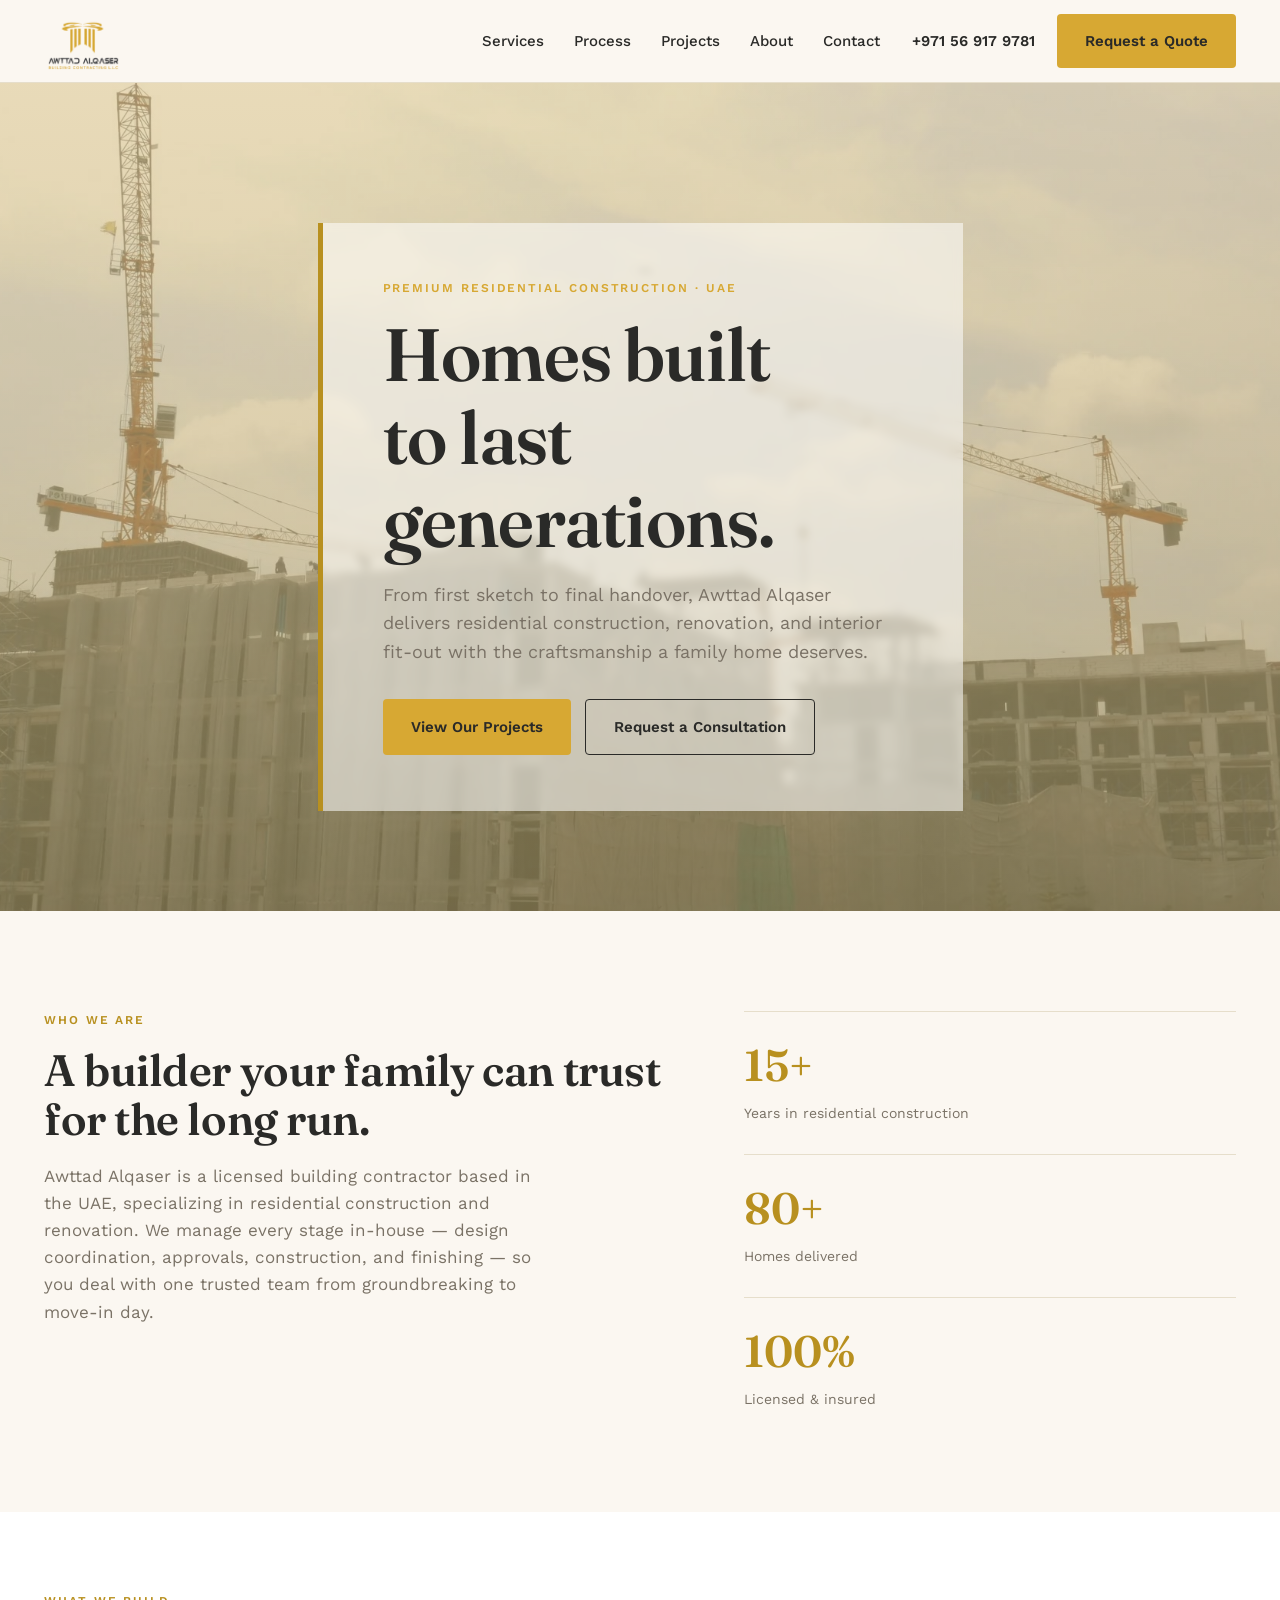
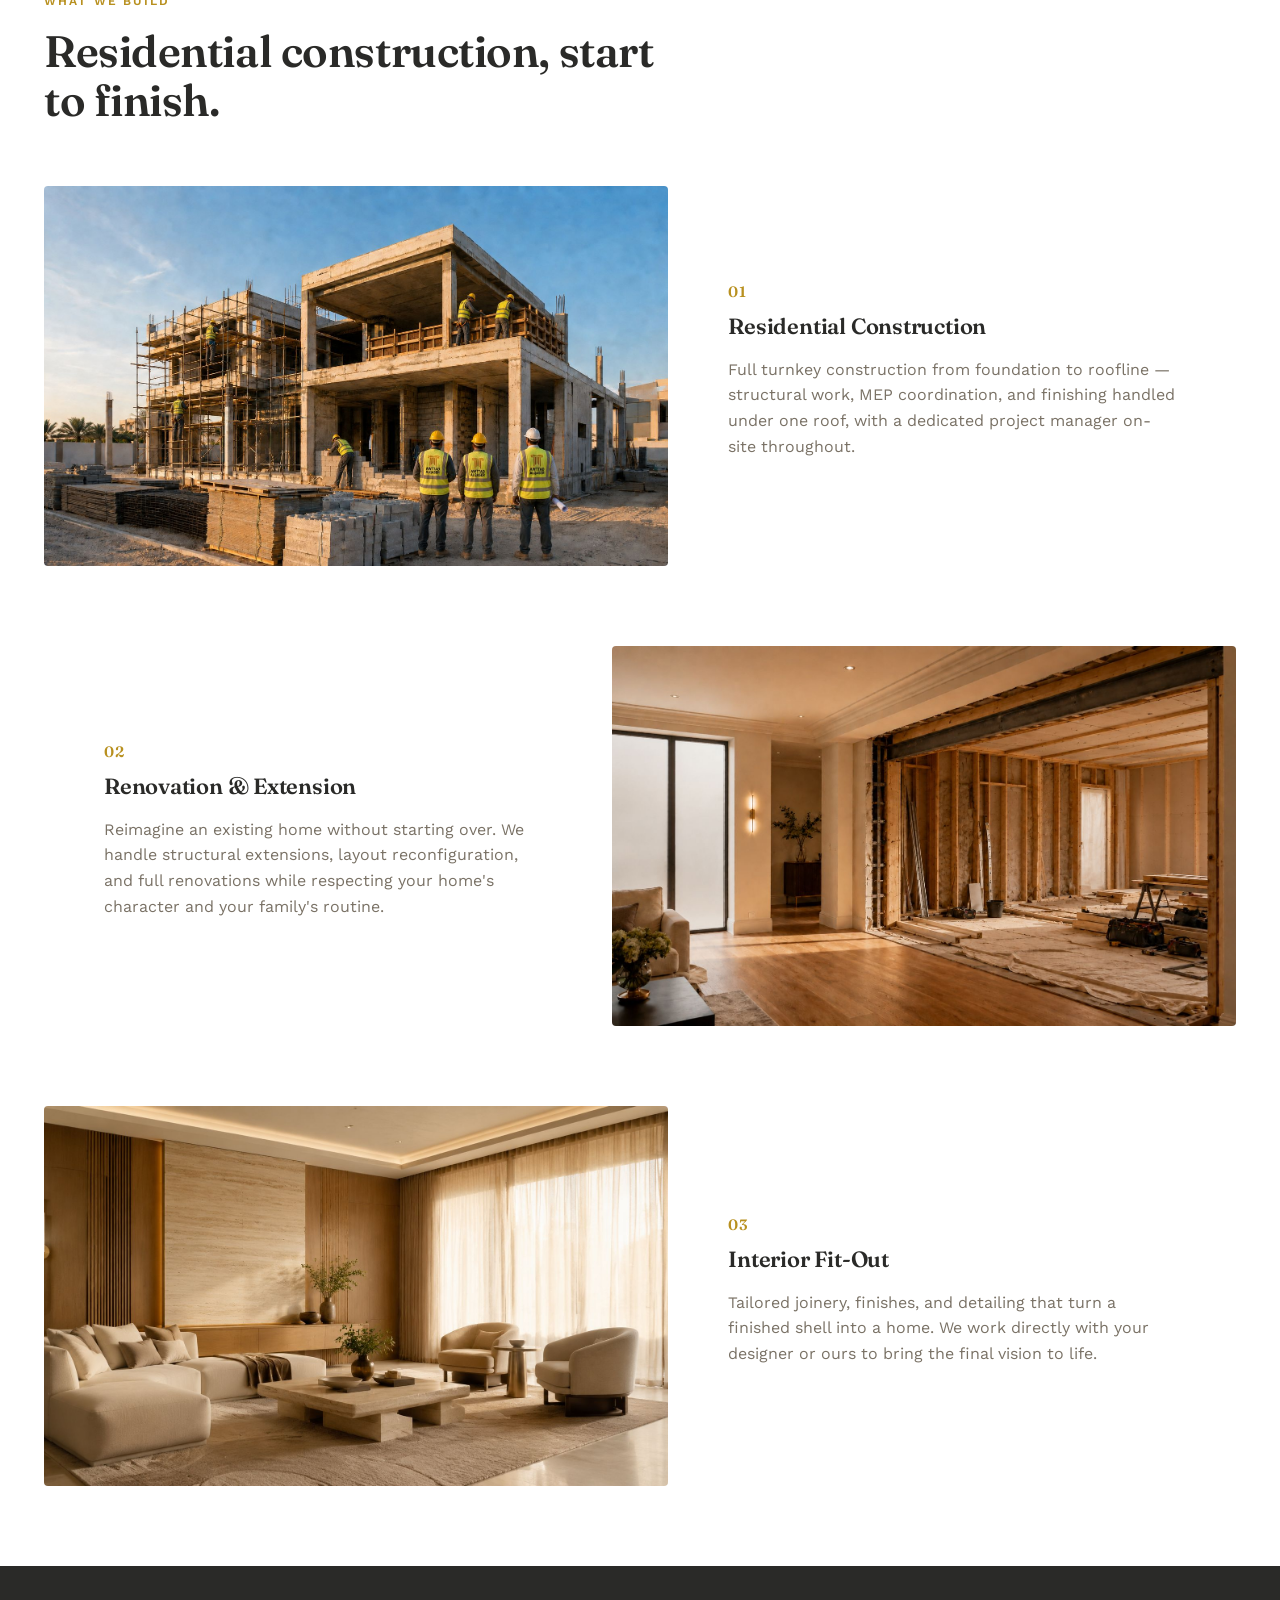
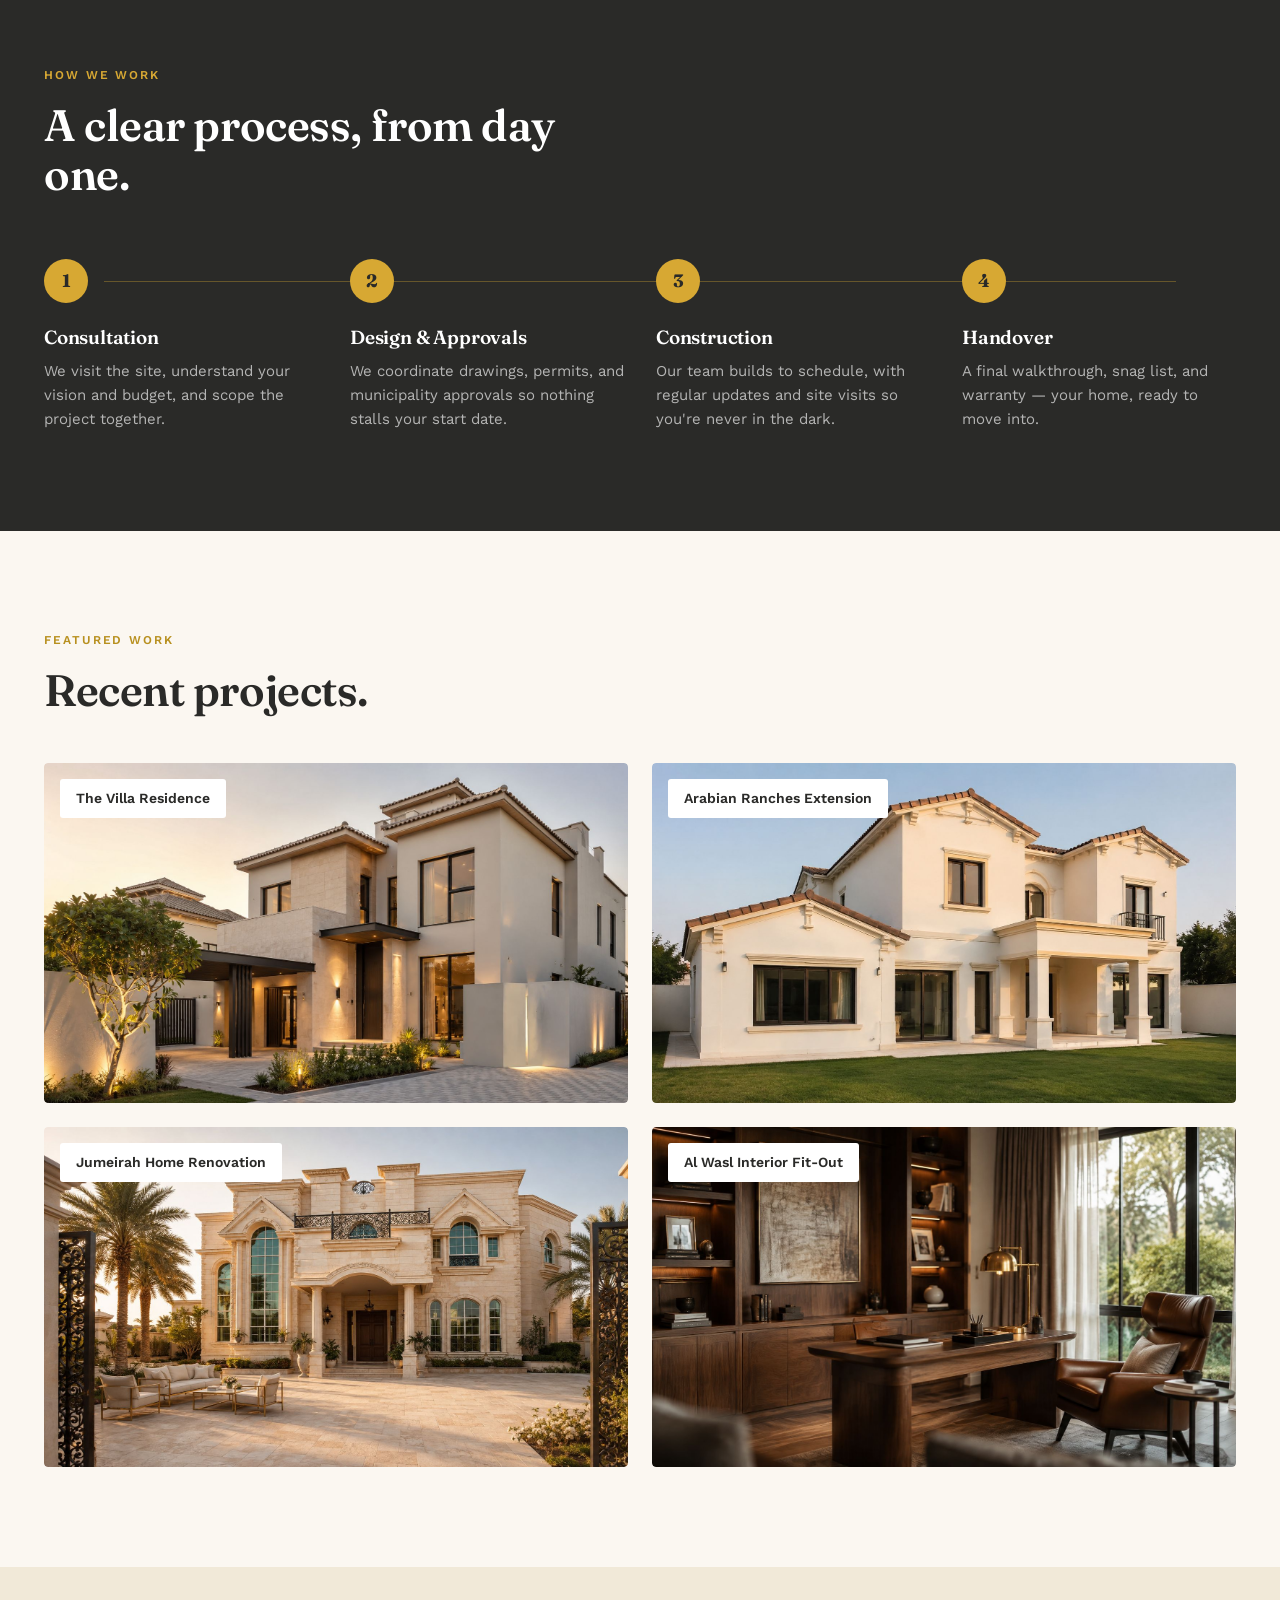
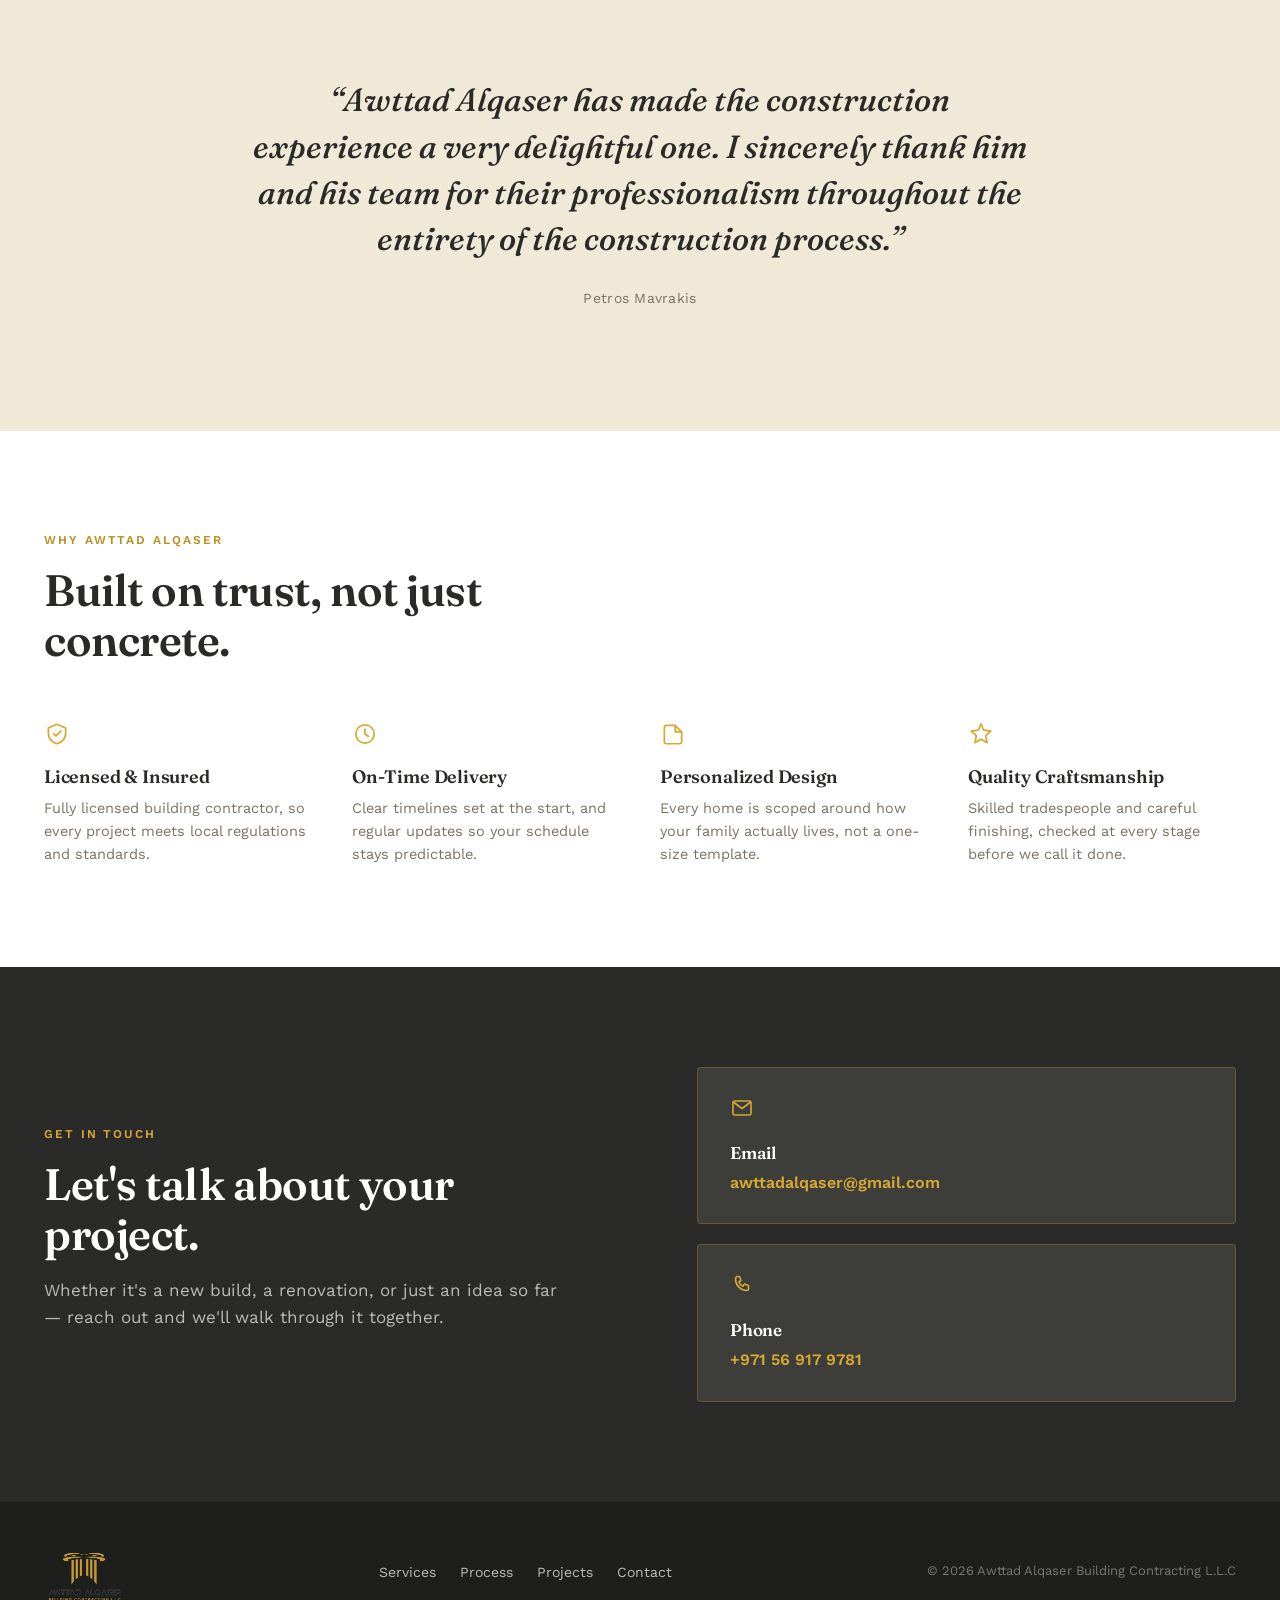
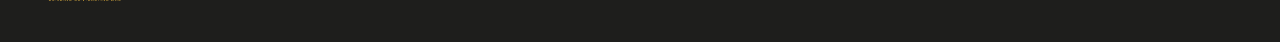
==== index.html @ 8c589573 "Add files via upload" ====
<!DOCTYPE html>
<html lang="en">
<head>
<meta charset="UTF-8">
<meta name="viewport" content="width=device-width, initial-scale=1.0">
<title>Awttad Alqaser | Building Contracting</title>
<meta name="description" content="Premium residential construction, renovation, and interior fit-out across the UAE. Licensed building contracting, built to last generations.">
<link rel="preconnect" href="https://fonts.googleapis.com">
<link rel="preconnect" href="https://fonts.gstatic.com" crossorigin>
<link href="https://fonts.googleapis.com/css2?family=Fraunces:opsz,wght@9..144,400;9..144,500;9..144,600;9..144,700&family=Work+Sans:wght@400;500;600&display=swap" rel="stylesheet">
<link rel="stylesheet" href="css/style.css">
</head>
<body>

<!-- ============ HEADER ============ -->
<header class="site-header">
  <div class="container header-inner">
    <a href="#" class="logo" aria-label="Awttad Alqaser home">
      <img src="images/logo-header.png" alt="Awttad Alqaser Building Contracting">
    </a>

    <nav class="main-nav" id="main-nav">
      <ul>
        <li><a href="#services">Services</a></li>
        <li><a href="#process">Process</a></li>
        <li><a href="#projects">Projects</a></li>
        <li><a href="#about">About</a></li>
        <li><a href="#contact">Contact</a></li>
      </ul>
    </nav>

    <div class="header-actions">
      <a href="tel:+971569179781" class="header-phone">+971 56 917 9781</a>
      <a href="#contact" class="btn btn-primary">Request a Quote</a>
    </div>

    <button class="nav-toggle" id="nav-toggle" aria-label="Toggle menu" aria-expanded="false">
      <span></span><span></span><span></span>
    </button>
  </div>
</header>

<main>

  <!-- ============ HERO ============ -->
  <section class="hero">
    <div class="hero-media">
      <video class="hero-video" autoplay muted loop playsinline poster="images/hero-poster.jpg">
        <source src="videos/hero-video.mp4" type="video/mp4">
      </video>
    </div>
    <div class="hero-tint"></div>
    <div class="hero-scrim"></div>
    <div class="container hero-content reveal">
      <div class="hero-panel">
        <p class="eyebrow eyebrow-light">PREMIUM RESIDENTIAL CONSTRUCTION &middot; UAE</p>
        <h1>Homes built<br>to last<br>generations.</h1>
        <p class="hero-copy">From first sketch to final handover, Awttad Alqaser delivers residential construction, renovation, and interior fit-out with the craftsmanship a family home deserves.</p>
        <div class="hero-actions">
          <a href="#projects" class="btn btn-primary">View Our Projects</a>
          <a href="#contact" class="btn btn-ghost">Request a Consultation</a>
        </div>
      </div>
    </div>
  </section>

  <!-- ============ INTRO / STATS STRIP ============ -->
  <section class="intro-section" id="about">
    <div class="container intro-grid">
      <div class="reveal">
        <p class="eyebrow">WHO WE ARE</p>
        <h2>A builder your family can trust for the long run.</h2>
        <p class="section-copy">Awttad Alqaser is a licensed building contractor based in the UAE, specializing in residential construction and renovation. We manage every stage in-house — design coordination, approvals, construction, and finishing — so you deal with one trusted team from groundbreaking to move-in day.</p>
      </div>
      <div class="intro-stats reveal">
        <div class="intro-stat">
          <strong>15+</strong>
          <span>Years in residential construction</span>
        </div>
        <div class="intro-stat">
          <strong>80+</strong>
          <span>Homes delivered</span>
        </div>
        <div class="intro-stat">
          <strong>100%</strong>
          <span>Licensed &amp; insured</span>
        </div>
      </div>
    </div>
  </section>

  <!-- ============ SERVICES (alternating rows) ============ -->
  <section class="services-section" id="services">
    <div class="container">
      <div class="services-heading reveal">
        <p class="eyebrow">WHAT WE BUILD</p>
        <h2>Residential construction, start to finish.</h2>
      </div>
    </div>

    <div class="service-row reveal">
      <img src="images/service-construction.jpg" alt="Home under construction, structural frame" class="service-media full-photo">
      <div class="service-text">
        <span class="service-number">01</span>
        <h3>Residential Construction</h3>
        <p>Full turnkey construction from foundation to roofline — structural work, MEP coordination, and finishing handled under one roof, with a dedicated project manager on-site throughout.</p>
      </div>
    </div>

    <div class="service-row reverse reveal">
      <img src="images/service-renovation.jpg" alt="Home mid-renovation, open living space" class="service-media full-photo">
      <div class="service-text">
        <span class="service-number">02</span>
        <h3>Renovation &amp; Extension</h3>
        <p>Reimagine an existing home without starting over. We handle structural extensions, layout reconfiguration, and full renovations while respecting your home's character and your family's routine.</p>
      </div>
    </div>

    <div class="service-row reveal">
      <img src="images/service-interior.jpg" alt="Finished home interior, warm tones" class="service-media full-photo">
      <div class="service-text">
        <span class="service-number">03</span>
        <h3>Interior Fit-Out</h3>
        <p>Tailored joinery, finishes, and detailing that turn a finished shell into a home. We work directly with your designer or ours to bring the final vision to life.</p>
      </div>
    </div>
  </section>

  <!-- ============ PROCESS TIMELINE ============ -->
  <section class="process-section" id="process">
    <div class="container">
      <div class="process-heading reveal">
        <p class="eyebrow eyebrow-light">HOW WE WORK</p>
        <h2>A clear process, from day one.</h2>
      </div>
      <div class="process-steps reveal">
        <div class="process-step">
          <span class="process-number">1</span>
          <h3>Consultation</h3>
          <p>We visit the site, understand your vision and budget, and scope the project together.</p>
        </div>
        <div class="process-step">
          <span class="process-number">2</span>
          <h3>Design &amp; Approvals</h3>
          <p>We coordinate drawings, permits, and municipality approvals so nothing stalls your start date.</p>
        </div>
        <div class="process-step">
          <span class="process-number">3</span>
          <h3>Construction</h3>
          <p>Our team builds to schedule, with regular updates and site visits so you're never in the dark.</p>
        </div>
        <div class="process-step">
          <span class="process-number">4</span>
          <h3>Handover</h3>
          <p>A final walkthrough, snag list, and warranty — your home, ready to move into.</p>
        </div>
      </div>
    </div>
  </section>

  <!-- ============ FEATURED PROJECTS ============ -->
  <section class="projects-section" id="projects">
    <div class="container">
      <div class="projects-heading reveal">
        <p class="eyebrow">FEATURED WORK</p>
        <h2>Recent projects.</h2>
      </div>
      <div class="projects-grid reveal">
        <div class="project-card">
          <img src="images/project-1.jpg" alt="The Villa Residence" class="full-photo">
          <div class="project-caption">The Villa Residence</div>
        </div>
        <div class="project-card">
          <img src="images/project-2.jpg" alt="Arabian Ranches Extension" class="full-photo">
          <div class="project-caption">Arabian Ranches Extension</div>
        </div>
        <div class="project-card">
          <img src="images/project-3.jpg" alt="Jumeirah Home Renovation" class="full-photo">
          <div class="project-caption">Jumeirah Home Renovation</div>
        </div>
        <div class="project-card">
          <img src="images/project-4.jpg" alt="Al Wasl Interior Fit-Out" class="full-photo">
          <div class="project-caption">Al Wasl Interior Fit-Out</div>
        </div>
      </div>
    </div>
  </section>

  <!-- ============ TESTIMONIAL ============ -->
  <section class="testimonial-section">
    <div class="container reveal">
      <p class="testimonial-quote">&ldquo;Awttad Alqaser has made the construction experience a very delightful one. I sincerely thank him and his team for their professionalism throughout the entirety of the construction process.&rdquo;</p>
      <p class="testimonial-name">Petros Mavrakis</p>
    </div>
  </section>

  <!-- ============ WHY CHOOSE US ============ -->
  <section class="why-section">
    <div class="container">
      <div class="why-heading reveal">
        <p class="eyebrow">WHY AWTTAD ALQASER</p>
        <h2>Built on trust, not just concrete.</h2>
      </div>
      <div class="why-grid reveal">
        <div class="why-item">
          <span class="why-icon" aria-hidden="true">
            <svg width="26" height="26" viewBox="0 0 24 24" fill="none" xmlns="http://www.w3.org/2000/svg">
              <path d="M12 3L4 6.5V11C4 15.5 7 19.5 12 21C17 19.5 20 15.5 20 11V6.5L12 3Z" stroke="#D7A833" stroke-width="1.6" stroke-linejoin="round"/>
              <path d="M9 11.8L11 13.8L15.5 9.3" stroke="#D7A833" stroke-width="1.6" stroke-linecap="round" stroke-linejoin="round"/>
            </svg>
          </span>
          <h3>Licensed &amp; Insured</h3>
          <p>Fully licensed building contractor, so every project meets local regulations and standards.</p>
        </div>
        <div class="why-item">
          <span class="why-icon" aria-hidden="true">
            <svg width="26" height="26" viewBox="0 0 24 24" fill="none" xmlns="http://www.w3.org/2000/svg">
              <circle cx="12" cy="12" r="8.5" stroke="#D7A833" stroke-width="1.6"/>
              <path d="M12 7.5V12L15 14" stroke="#D7A833" stroke-width="1.6" stroke-linecap="round" stroke-linejoin="round"/>
            </svg>
          </span>
          <h3>On-Time Delivery</h3>
          <p>Clear timelines set at the start, and regular updates so your schedule stays predictable.</p>
        </div>
        <div class="why-item">
          <span class="why-icon" aria-hidden="true">
            <svg width="26" height="26" viewBox="0 0 24 24" fill="none" xmlns="http://www.w3.org/2000/svg">
              <path d="M4 19V6C4 4.9 4.9 4 6 4H14L20 10V19C20 20.1 19.1 21 18 21H6C4.9 21 4 20.1 4 19Z" stroke="#D7A833" stroke-width="1.6" stroke-linejoin="round"/>
              <path d="M14 4V10H20" stroke="#D7A833" stroke-width="1.6" stroke-linejoin="round"/>
            </svg>
          </span>
          <h3>Personalized Design</h3>
          <p>Every home is scoped around how your family actually lives, not a one-size template.</p>
        </div>
        <div class="why-item">
          <span class="why-icon" aria-hidden="true">
            <svg width="26" height="26" viewBox="0 0 24 24" fill="none" xmlns="http://www.w3.org/2000/svg">
              <path d="M12 2.5L14.5 8.5L21 9.3L16.3 13.6L17.6 20L12 16.8L6.4 20L7.7 13.6L3 9.3L9.5 8.5L12 2.5Z" stroke="#D7A833" stroke-width="1.6" stroke-linejoin="round"/>
            </svg>
          </span>
          <h3>Quality Craftsmanship</h3>
          <p>Skilled tradespeople and careful finishing, checked at every stage before we call it done.</p>
        </div>
      </div>
    </div>
  </section>

  <!-- ============ CONTACT ============ -->
  <section class="contact-section" id="contact">
    <div class="container contact-grid">
      <div class="reveal">
        <p class="eyebrow">GET IN TOUCH</p>
        <h2>Let's talk about your project.</h2>
        <p class="section-copy">Whether it's a new build, a renovation, or just an idea so far — reach out and we'll walk through it together.</p>
      </div>
      <div class="contact-cards reveal">
        <div class="contact-card">
          <span class="contact-icon" aria-hidden="true">
            <svg width="24" height="24" viewBox="0 0 24 24" fill="none" xmlns="http://www.w3.org/2000/svg">
              <rect x="3" y="5" width="18" height="14" rx="1.5" stroke="#D7A833" stroke-width="1.6"/>
              <path d="M4 6.5L12 12.5L20 6.5" stroke="#D7A833" stroke-width="1.6" stroke-linecap="round" stroke-linejoin="round"/>
            </svg>
          </span>
          <h3>Email</h3>
          <a href="mailto:awttadalqaser@gmail.com">awttadalqaser@gmail.com</a>
        </div>
        <div class="contact-card">
          <span class="contact-icon" aria-hidden="true">
            <svg width="24" height="24" viewBox="0 0 24 24" fill="none" xmlns="http://www.w3.org/2000/svg">
              <path d="M6.5 3.5H9.5L11 7.5L8.8 9C9.6 10.9 11.1 12.4 13 13.2L14.5 11L18.5 12.5V15.5C18.5 16.6 17.6 17.5 16.5 17.5C10.4 17.2 5.8 12.6 5.5 6.5C5.5 5.4 6.4 3.5 6.5 3.5Z" stroke="#D7A833" stroke-width="1.6" stroke-linecap="round" stroke-linejoin="round"/>
            </svg>
          </span>
          <h3>Phone</h3>
          <a href="tel:+971569179781">+971 56 917 9781</a>
        </div>
      </div>
    </div>
  </section>

</main>

<!-- ============ FOOTER ============ -->
<footer class="site-footer">
  <div class="container footer-inner">
    <img src="images/logo-header.png" alt="Awttad Alqaser Building Contracting" class="footer-logo">
    <nav class="footer-nav">
      <a href="#services">Services</a>
      <a href="#process">Process</a>
      <a href="#projects">Projects</a>
      <a href="#contact">Contact</a>
    </nav>
    <p class="footer-copyright">&copy; 2026 Awttad Alqaser Building Contracting L.L.C</p>
  </div>
</footer>

<script src="js/script.js"></script>
</body>
</html>
---- css/style.css ----
/* ==========================================================================
   TOKENS
   ========================================================================== */
:root {
  --gold: #D7A833;
  --gold-dark: #B8901F;
  --charcoal: #2A2A28;
  --charcoal-soft: #3D3D39;
  --cream: #FBF7F1;
  --cream-deep: #F1E9D8;
  --white: #FFFFFF;
  --muted: #7A7266;
  --line: #E6DECB;

  --font-display: 'Fraunces', serif;
  --font-body: 'Work Sans', sans-serif;

  --container-w: 1240px;
  --radius: 4px;
}

* { box-sizing: border-box; }
html { scroll-behavior: smooth; }

body {
  margin: 0;
  font-family: var(--font-body);
  color: var(--charcoal);
  background: var(--cream);
  line-height: 1.6;
  -webkit-font-smoothing: antialiased;
}

h1, h2, h3 {
  font-family: var(--font-display);
  font-weight: 600;
  line-height: 1.12;
  margin: 0 0 18px;
  letter-spacing: -0.01em;
}

h1 { font-size: clamp(42px, 6vw, 74px); font-weight: 600; color: var(--white); text-shadow: 0 2px 24px rgba(0,0,0,0.35); }
h2 { font-size: clamp(30px, 3.6vw, 44px); color: var(--charcoal); }
h3 { font-size: 22px; font-weight: 600; }

p { margin: 0 0 12px; color: var(--muted); }

a { color: inherit; text-decoration: none; }
img { max-width: 100%; display: block; }

.container {
  max-width: var(--container-w);
  margin: 0 auto;
  padding: 0 24px;
}

.eyebrow {
  font-size: 12px;
  font-weight: 600;
  letter-spacing: 0.16em;
  text-transform: uppercase;
  color: var(--gold-dark);
  margin-bottom: 16px;
  font-family: var(--font-body);
}
.eyebrow-light { color: var(--gold); }

.section-copy {
  font-size: 17px;
  max-width: 520px;
  color: var(--muted);
}

/* ==========================================================================
   BUTTONS
   ========================================================================== */
.btn {
  display: inline-flex;
  align-items: center;
  justify-content: center;
  padding: 15px 28px;
  border-radius: var(--radius);
  font-weight: 600;
  font-size: 15px;
  white-space: nowrap;
  transition: transform 0.15s ease, opacity 0.15s ease, background 0.15s ease;
  font-family: var(--font-body);
}
.btn:hover { transform: translateY(-1px); }

.btn-primary { background: var(--gold); color: var(--charcoal); }
.btn-primary:hover { background: var(--gold-dark); }

.btn-ghost { background: transparent; color: var(--white); border: 1.5px solid rgba(255,255,255,0.6); }
.btn-ghost:hover { background: rgba(255,255,255,0.12); }

/* ==========================================================================
   IMAGE PLACEHOLDERS
   ========================================================================== */
.img-placeholder {
  position: relative;
  width: 100%;
  min-height: 320px;
  background:
    linear-gradient(135deg, rgba(215,168,51,0.18), rgba(42,42,40,0.08)),
    repeating-linear-gradient(45deg, #efe8d8, #efe8d8 12px, #e6dcc4 12px, #e6dcc4 24px);
  display: flex;
  align-items: flex-end;
  justify-content: center;
  text-align: center;
  overflow: hidden;
}
.img-placeholder > span {
  background: rgba(42, 42, 40, 0.85);
  color: #fff;
  font-size: 12px;
  font-family: var(--font-body);
  padding: 6px 12px;
  border-radius: 20px;
  font-weight: 500;
  margin-bottom: 16px;
}

/* ==========================================================================
   HEADER
   ========================================================================== */
.site-header {
  position: sticky;
  top: 0;
  background: rgba(251, 247, 241, 0.94);
  backdrop-filter: blur(8px);
  z-index: 100;
  border-bottom: 1px solid var(--line);
}
.header-inner {
  display: flex;
  align-items: center;
  gap: 32px;
  padding-top: 12px;
  padding-bottom: 12px;
}
.logo { margin-right: auto; }
.logo img { height: 58px; width: auto; }

.main-nav ul { list-style: none; display: flex; gap: 30px; margin: 0; padding: 0; }
.main-nav a { font-size: 15px; color: var(--charcoal); font-weight: 500; }
.main-nav a:hover { color: var(--gold-dark); }

.header-actions { display: flex; align-items: center; gap: 22px; flex-shrink: 0; }
.header-phone { font-weight: 600; font-size: 15px; color: var(--charcoal); }
.header-phone:hover { color: var(--gold-dark); }

.nav-toggle {
  display: none; flex-direction: column; gap: 5px; background: none; border: none; cursor: pointer; padding: 6px;
}
.nav-toggle span { width: 22px; height: 2px; background: var(--charcoal); border-radius: 2px; }

/* ==========================================================================
   HERO
   ========================================================================== */
.hero {
  position: relative;
  min-height: 92vh;
  display: flex;
  align-items: flex-end;
  overflow: hidden;
}
.hero-media {
  position: absolute; inset: 0; min-height: 100%; z-index: 0; overflow: hidden;
  background: var(--charcoal) url('../images/hero-poster.jpg') center/cover no-repeat;
}
.hero-video {
  position: absolute; inset: 0; z-index: 1;
  width: 100%; height: 100%; object-fit: cover;
}
.hero-tint {
  position: absolute; inset: 0; z-index: 2;
  background: #E3CB93;
  opacity: 0.6;
}
.hero-scrim {
  position: absolute; inset: 0; z-index: 3;
  background: linear-gradient(180deg, rgba(60,50,20,0.03) 0%, rgba(60,50,20,0.12) 65%, rgba(60,50,20,0.28) 100%);
}
.hero-content { position: relative; z-index: 4; padding-bottom: 100px; padding-top: 120px; }
.hero-panel {
  background: rgba(255, 255, 255, 0.55);
  backdrop-filter: blur(4px);
  border-left: 5px solid var(--gold-dark);
  padding: 56px 60px;
  max-width: 660px;
}
.hero-panel h1 { color: var(--charcoal); text-shadow: none; }
.hero-panel .hero-copy { color: var(--muted); }
.hero-panel .btn-ghost { color: var(--charcoal); border-color: var(--charcoal); }
.hero-panel .btn-ghost:hover { background: rgba(0,0,0,0.06); }
.hero-copy { color: rgba(255,255,255,0.88); font-size: 18px; max-width: 520px; margin-bottom: 32px; }
.hero-actions { display: flex; gap: 14px; flex-wrap: wrap; }

/* ==========================================================================
   INTRO / STATS
   ========================================================================== */
.intro-section { padding: 100px 0; background: var(--cream); }
.intro-grid { display: grid; grid-template-columns: 1.3fr 1fr; gap: 60px; align-items: start; }
.intro-stats { display: flex; flex-direction: column; gap: 28px; }
.intro-stat { border-top: 1px solid var(--line); padding-top: 18px; }
.intro-stat strong {
  display: block; font-family: var(--font-display); font-size: 44px; font-weight: 600; color: var(--gold-dark);
}
.intro-stat span { font-size: 14px; color: var(--muted); }

/* ==========================================================================
   SERVICES (alternating rows)
   ========================================================================== */
.services-section { padding: 80px 0 40px; background: var(--white); }
.services-heading { max-width: 620px; margin-bottom: 20px; }

.service-row {
  display: grid; grid-template-columns: 1.1fr 1fr; align-items: center; gap: 0;
  max-width: var(--container-w); margin: 0 auto; padding: 40px 24px;
}
.service-row.reverse { direction: rtl; }
.service-row.reverse > * { direction: ltr; }
.service-media { min-height: 380px; }
.full-photo { width: 100%; height: 100%; object-fit: cover; border-radius: var(--radius); display: block; }
.service-text { padding: 0 60px; }
.service-number {
  font-family: var(--font-display); font-size: 15px; font-weight: 600; color: var(--gold-dark);
  letter-spacing: 0.05em; display: block; margin-bottom: 10px;
}
.service-text p { font-size: 16px; }

/* ==========================================================================
   PROCESS TIMELINE
   ========================================================================== */
.process-section { background: var(--charcoal); padding: 100px 0; }
.process-heading { max-width: 600px; margin-bottom: 60px; }
.process-heading h2 { color: var(--white); }
.process-steps {
  display: grid; grid-template-columns: repeat(4, 1fr); gap: 32px; position: relative;
}
.process-steps::before {
  content: ''; position: absolute; top: 22px; left: 5%; right: 5%; height: 1px; background: rgba(215,168,51,0.35);
}
.process-step { position: relative; }
.process-number {
  display: flex; align-items: center; justify-content: center;
  width: 44px; height: 44px; border-radius: 50%; background: var(--gold); color: var(--charcoal);
  font-family: var(--font-display); font-weight: 700; font-size: 18px; margin-bottom: 24px; position: relative; z-index: 1;
}
.process-step h3 { color: var(--white); font-size: 19px; margin-bottom: 10px; }
.process-step p { color: rgba(255,255,255,0.65); font-size: 15px; margin: 0; }

/* ==========================================================================
   PROJECTS
   ========================================================================== */
.projects-section { padding: 100px 0; background: var(--cream); }
.projects-heading { max-width: 600px; margin-bottom: 48px; }
.projects-grid { display: grid; grid-template-columns: repeat(2, 1fr); gap: 24px; }
.project-card { position: relative; min-height: 340px; cursor: default; overflow: hidden; border-radius: var(--radius); }
.project-card .full-photo { position: absolute; inset: 0; width: 100%; height: 100%; }
.project-caption {
  position: absolute; z-index: 1; top: 16px; left: 16px;
  background: var(--white); color: var(--charcoal); font-weight: 600; font-size: 14px;
  padding: 8px 16px; border-radius: 3px;
}

/* ==========================================================================
   TESTIMONIAL
   ========================================================================== */
.testimonial-section { background: var(--cream-deep); padding: 110px 0; text-align: center; }
.testimonial-quote {
  font-family: var(--font-display); font-style: italic; font-weight: 500;
  font-size: clamp(22px, 2.6vw, 32px); color: var(--charcoal); max-width: 780px; margin: 0 auto 24px;
  line-height: 1.45;
}
.testimonial-name { font-size: 14px; color: var(--muted); letter-spacing: 0.02em; }

/* ==========================================================================
   WHY CHOOSE US
   ========================================================================== */
.why-section { padding: 100px 0; background: var(--white); }
.why-heading { max-width: 600px; margin-bottom: 56px; }
.why-grid { display: grid; grid-template-columns: repeat(4, 1fr); gap: 40px; }
.why-icon { display: inline-flex; margin-bottom: 20px; }
.why-item h3 { font-size: 18px; margin-bottom: 10px; }
.why-item p { font-size: 14.5px; margin: 0; }

/* ==========================================================================
   CONTACT
   ========================================================================== */
.contact-section { padding: 100px 0; background: var(--charcoal); }
.contact-section h2 { color: var(--white); max-width: 480px; }
.contact-section .eyebrow { color: var(--gold); }
.contact-section .section-copy { color: rgba(255,255,255,0.68); }
.contact-grid { display: grid; grid-template-columns: 1.1fr 1fr; gap: 60px; align-items: center; }
.contact-cards { display: flex; flex-direction: column; gap: 20px; }
.contact-card {
  background: var(--charcoal-soft); border: 1px solid rgba(215,168,51,0.25); border-radius: var(--radius);
  padding: 28px 32px;
}
.contact-icon { font-size: 20px; margin-bottom: 14px; display: inline-block; }
.contact-card h3 { color: var(--white); font-size: 17px; margin-bottom: 8px; }
.contact-card a { color: var(--gold); font-weight: 600; }

/* ==========================================================================
   FOOTER
   ========================================================================== */
.site-footer { background: #1E1E1C; padding: 40px 0; }
.footer-inner { display: flex; align-items: center; justify-content: space-between; flex-wrap: wrap; gap: 20px; }
.footer-logo { height: 60px; width: auto; opacity: 0.9; }
.footer-nav { display: flex; gap: 24px; }
.footer-nav a { color: rgba(255,255,255,0.7); font-size: 14px; }
.footer-nav a:hover { color: var(--gold); }
.footer-copyright { color: rgba(255,255,255,0.4); font-size: 13px; margin: 0; }

/* ==========================================================================
   SCROLL REVEAL
   ========================================================================== */
.reveal { opacity: 0; transform: translateY(16px); transition: opacity 0.6s ease, transform 0.6s ease; }
.reveal.is-visible { opacity: 1; transform: translateY(0); }

@media (prefers-reduced-motion: reduce) {
  .reveal { opacity: 1; transform: none; transition: none; }
  html { scroll-behavior: auto; }
}

/* ==========================================================================
   RESPONSIVE
   ========================================================================== */
@media (max-width: 980px) {
  .intro-grid { grid-template-columns: 1fr; gap: 40px; }
  .intro-stats { flex-direction: row; flex-wrap: wrap; }
  .intro-stat { flex: 1 1 40%; }
  .service-row, .service-row.reverse { grid-template-columns: 1fr; direction: ltr; }
  .service-text { padding: 32px 0 0; }
  .process-steps { grid-template-columns: repeat(2, 1fr); row-gap: 48px; }
  .process-steps::before { display: none; }
  .projects-grid { grid-template-columns: 1fr; }
  .why-grid { grid-template-columns: repeat(2, 1fr); row-gap: 40px; }
  .contact-grid { grid-template-columns: 1fr; gap: 40px; }
}

@media (max-width: 860px) {
  .hero-video { display: none; }
  .main-nav, .header-phone { display: none; }
  .nav-toggle { display: flex; }
  .site-header.nav-open .main-nav {
    display: block; position: absolute; top: 100%; left: 0; right: 0;
    background: var(--cream); border-bottom: 1px solid var(--line); padding: 16px 24px;
  }
  .site-header.nav-open .main-nav ul { flex-direction: column; gap: 14px; }
  .footer-inner { flex-direction: column; text-align: center; }
}
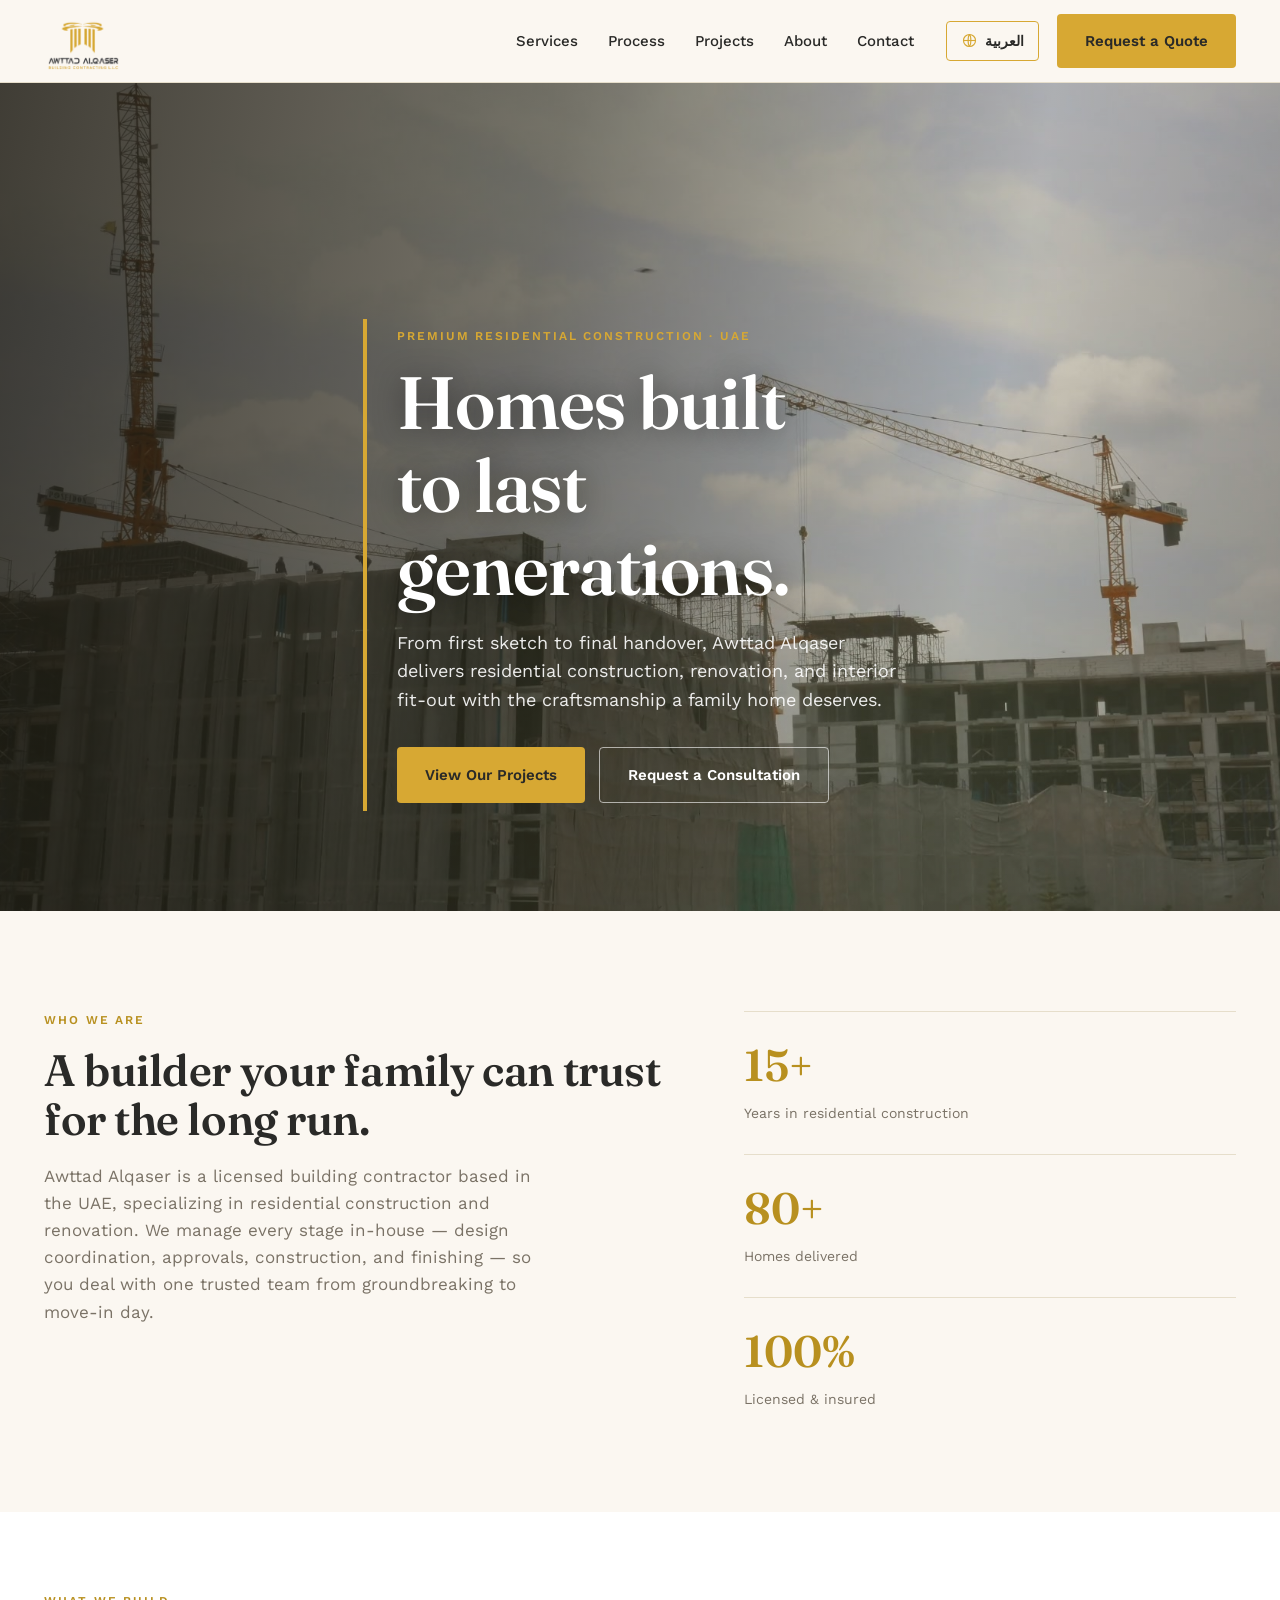
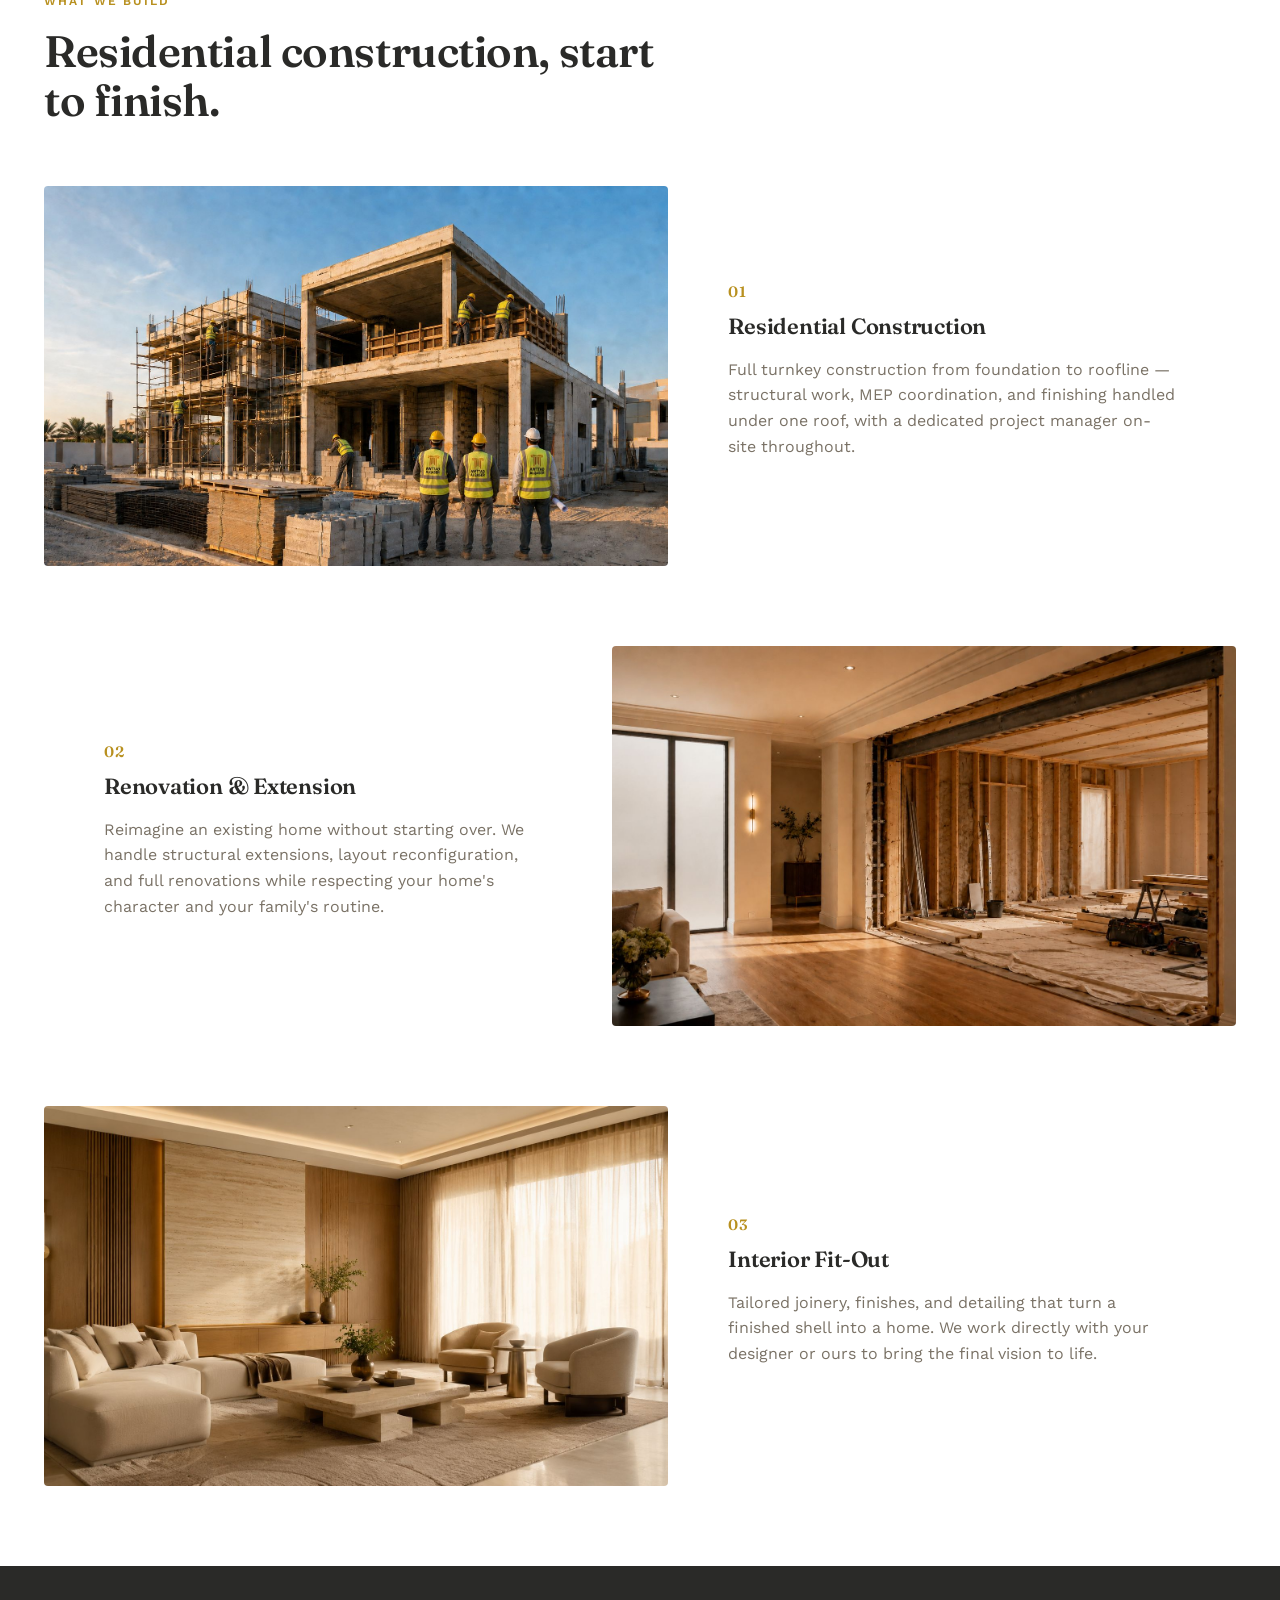
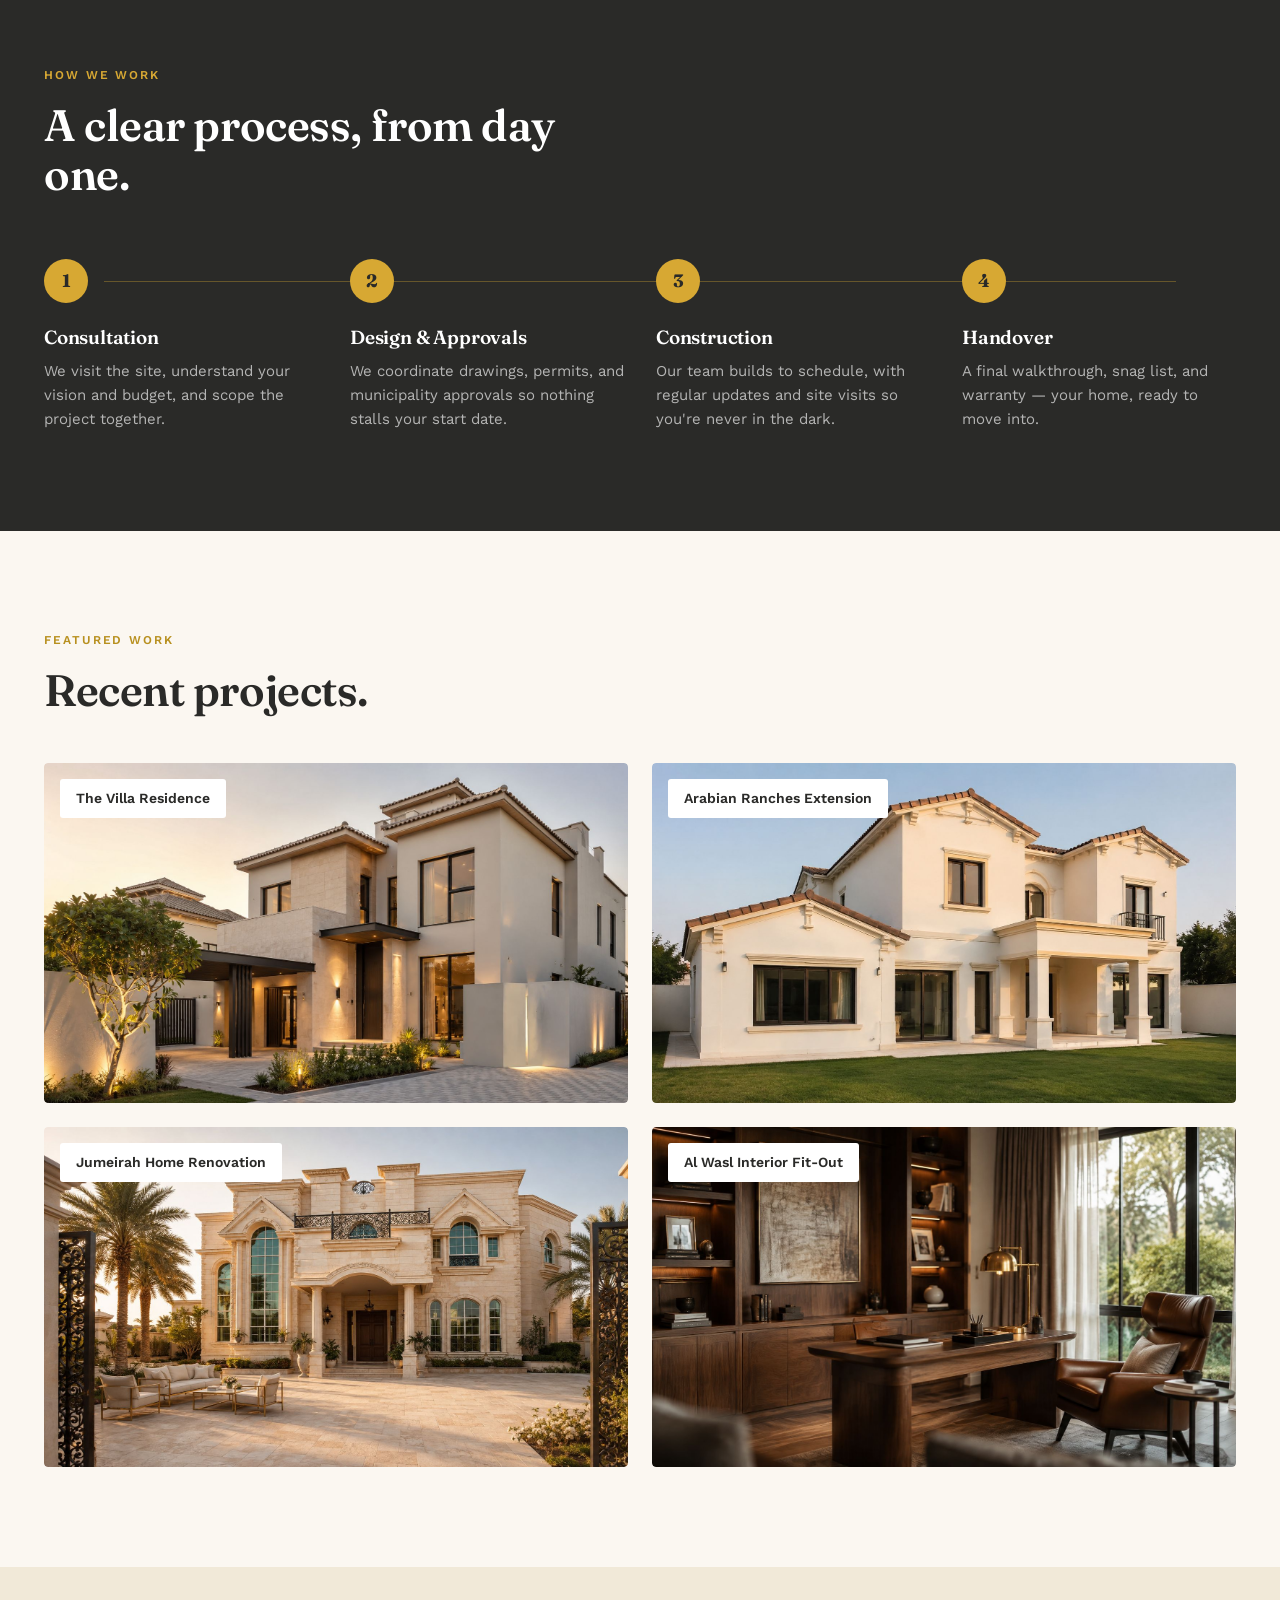
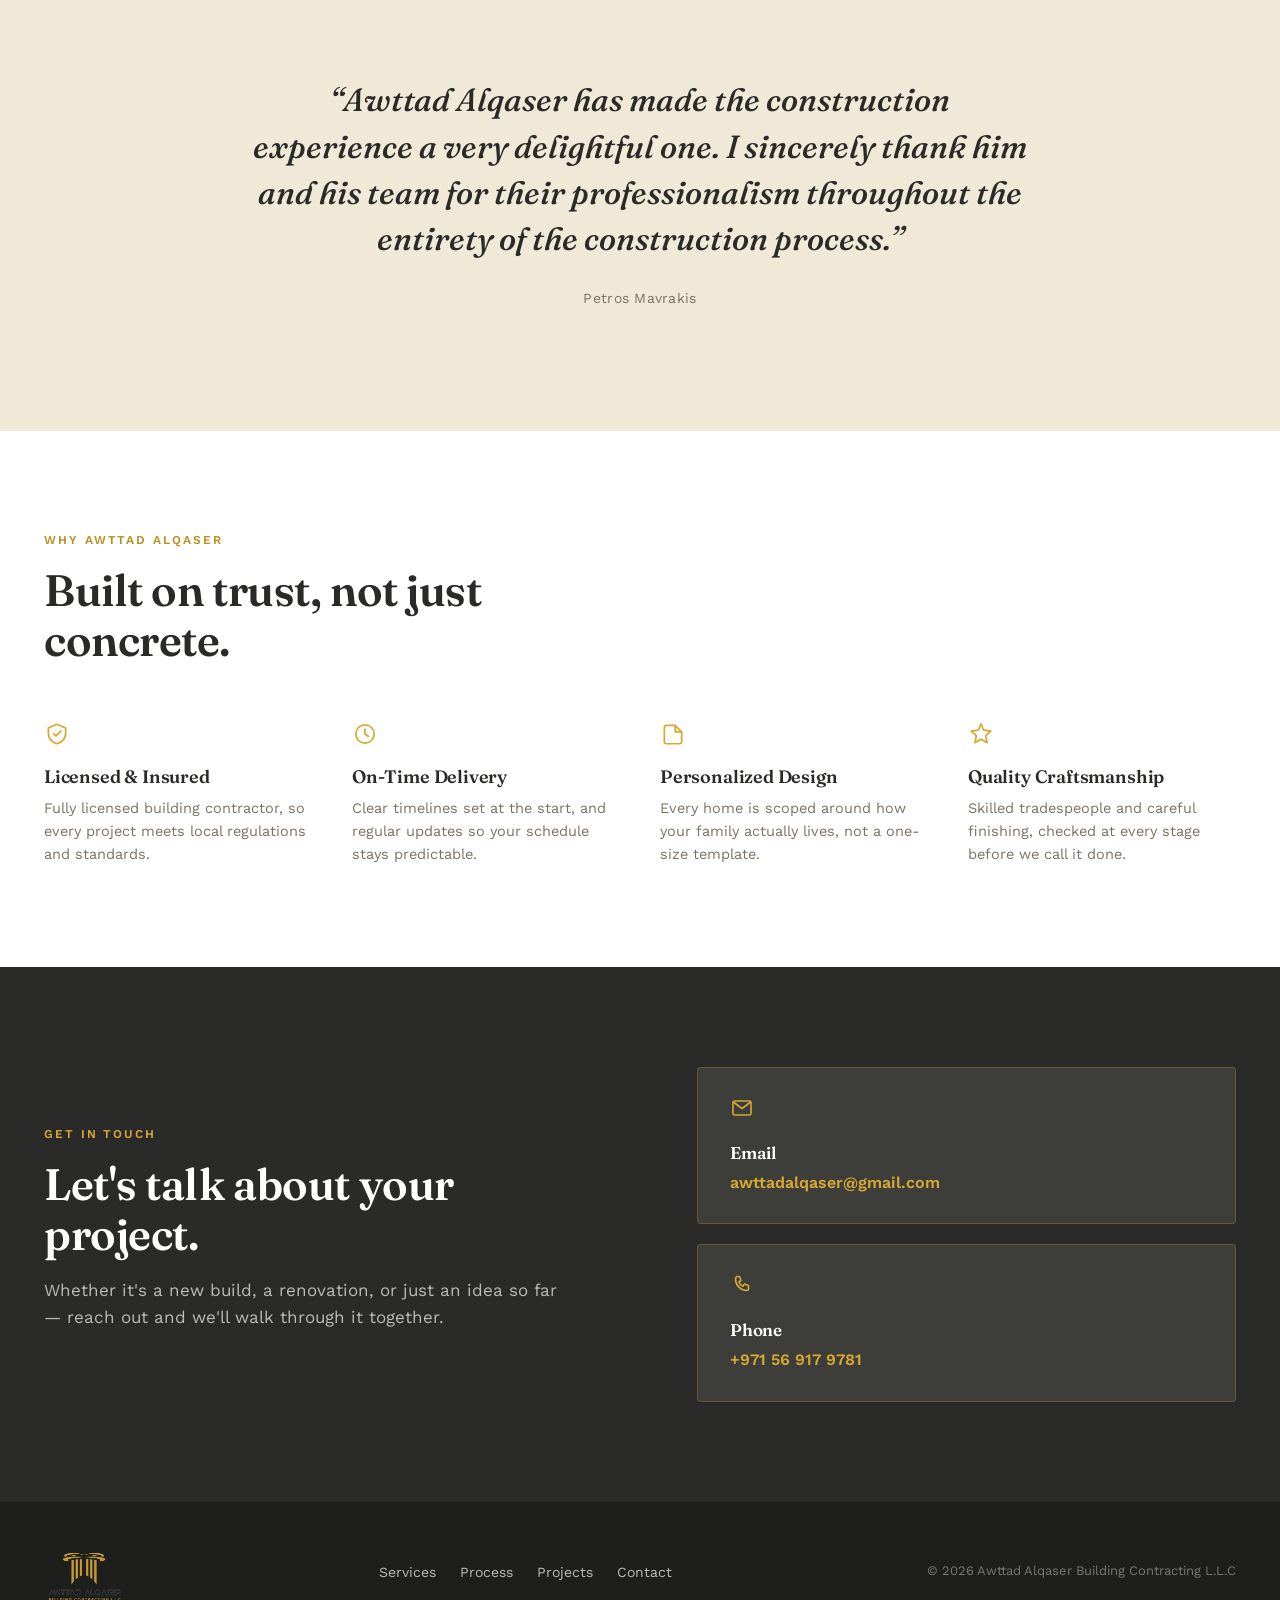
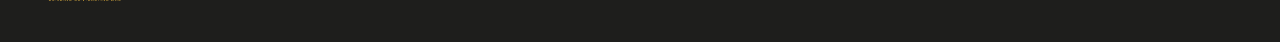
==== commit 52499c2f: "Add an Arabic version of the site with a language switch The site was English only. This adds a full" ====
--- a/index.html
+++ b/index.html
@@ -5,6 +5,9 @@
 <meta name="viewport" content="width=device-width, initial-scale=1.0">
 <title>Awttad Alqaser | Building Contracting</title>
 <meta name="description" content="Premium residential construction, renovation, and interior fit-out across the UAE. Licensed building contracting, built to last generations.">
+<link rel="alternate" hreflang="en" href="https://aaquae.com/">
+<link rel="alternate" hreflang="ar" href="https://aaquae.com/ar/">
+<link rel="alternate" hreflang="x-default" href="https://aaquae.com/">
 <link rel="preconnect" href="https://fonts.googleapis.com">
 <link rel="preconnect" href="https://fonts.gstatic.com" crossorigin>
 <link href="https://fonts.googleapis.com/css2?family=Fraunces:opsz,wght@9..144,400;9..144,500;9..144,600;9..144,700&family=Work+Sans:wght@400;500;600&display=swap" rel="stylesheet">
@@ -30,7 +33,14 @@
     </nav>
 
     <div class="header-actions">
-      <a href="tel:+971569179781" class="header-phone">+971 56 917 9781</a>
+      <a href="ar/" class="lang-switch" lang="ar" hreflang="ar" aria-label="عرض الموقع باللغة العربية">
+        <svg width="17" height="17" viewBox="0 0 24 24" fill="none" xmlns="http://www.w3.org/2000/svg" aria-hidden="true">
+          <circle cx="12" cy="12" r="8.5" stroke="#D7A833" stroke-width="1.6"/>
+          <path d="M3.6 12H20.4" stroke="#D7A833" stroke-width="1.6"/>
+          <path d="M12 3.5C14.6 6.4 14.6 17.6 12 20.5C9.4 17.6 9.4 6.4 12 3.5Z" stroke="#D7A833" stroke-width="1.6" stroke-linejoin="round"/>
+        </svg>
+        <span>العربية</span>
+      </a>
       <a href="#contact" class="btn btn-primary">Request a Quote</a>
     </div>
 
--- a/css/style.css
+++ b/css/style.css
@@ -139,16 +139,32 @@
   padding-top: 12px;
   padding-bottom: 12px;
 }
-.logo { margin-right: auto; }
+.logo { margin-right: auto; flex-shrink: 0; }
 .logo img { height: 58px; width: auto; }
 
 .main-nav ul { list-style: none; display: flex; gap: 30px; margin: 0; padding: 0; }
 .main-nav a { font-size: 15px; color: var(--charcoal); font-weight: 500; }
 .main-nav a:hover { color: var(--gold-dark); }
 
-.header-actions { display: flex; align-items: center; gap: 22px; flex-shrink: 0; }
-.header-phone { font-weight: 600; font-size: 15px; color: var(--charcoal); }
-.header-phone:hover { color: var(--gold-dark); }
+.header-actions { display: flex; align-items: center; gap: 18px; flex-shrink: 0; }
+
+/* Language switch — deliberately outlined so it reads as a control, and it is
+   never hidden at any screen size */
+.lang-switch {
+  display: inline-flex;
+  align-items: center;
+  gap: 7px;
+  padding: 8px 14px;
+  border: 1.5px solid var(--gold);
+  border-radius: var(--radius);
+  font-size: 14px;
+  font-weight: 600;
+  color: var(--charcoal);
+  flex-shrink: 0;
+  transition: background 0.15s ease, border-color 0.15s ease;
+}
+.lang-switch:hover { background: rgba(215,168,51,0.14); border-color: var(--gold-dark); }
+.lang-switch svg { flex-shrink: 0; }
 
 .nav-toggle {
   display: none; flex-direction: column; gap: 5px; background: none; border: none; cursor: pointer; padding: 6px;
@@ -176,25 +192,22 @@
 .hero-tint {
   position: absolute; inset: 0; z-index: 2;
   background: #E3CB93;
-  opacity: 0.6;
-}
+  opacity: 0.26;
+}
+/* Darkens from the lower left so the headline stays legible over moving footage */
 .hero-scrim {
   position: absolute; inset: 0; z-index: 3;
-  background: linear-gradient(180deg, rgba(60,50,20,0.03) 0%, rgba(60,50,20,0.12) 65%, rgba(60,50,20,0.28) 100%);
+  background: linear-gradient(100deg, rgba(18,16,10,0.80) 0%, rgba(18,16,10,0.56) 40%, rgba(18,16,10,0.18) 74%, rgba(18,16,10,0.34) 100%);
 }
 .hero-content { position: relative; z-index: 4; padding-bottom: 100px; padding-top: 120px; }
+/* Text sits directly on the video; the gold rule is the only framing */
 .hero-panel {
-  background: rgba(255, 255, 255, 0.55);
-  backdrop-filter: blur(4px);
-  border-left: 5px solid var(--gold-dark);
-  padding: 56px 60px;
+  border-left: 4px solid var(--gold);
+  padding: 8px 0 8px 30px;
   max-width: 660px;
 }
-.hero-panel h1 { color: var(--charcoal); text-shadow: none; }
-.hero-panel .hero-copy { color: var(--muted); }
-.hero-panel .btn-ghost { color: var(--charcoal); border-color: var(--charcoal); }
-.hero-panel .btn-ghost:hover { background: rgba(0,0,0,0.06); }
-.hero-copy { color: rgba(255,255,255,0.88); font-size: 18px; max-width: 520px; margin-bottom: 32px; }
+.hero-panel h1 { text-shadow: 0 2px 30px rgba(0,0,0,0.45); }
+.hero-copy { color: rgba(255,255,255,0.90); font-size: 18px; max-width: 520px; margin-bottom: 32px; }
 .hero-actions { display: flex; gap: 14px; flex-wrap: wrap; }
 
 /* ==========================================================================
@@ -324,6 +337,40 @@
   .reveal { opacity: 1; transform: none; transition: none; }
   html { scroll-behavior: auto; }
 }
+
+/* ==========================================================================
+   RTL / ARABIC
+   Applies to ar/index.html, which carries dir="rtl" on <html>.
+   ========================================================================== */
+[dir="rtl"] {
+  --font-display: 'Cairo', serif;
+  --font-body: 'Tajawal', sans-serif;
+}
+
+/* Arabic is a connected script: letter-spacing breaks the joins, and the
+   language has no upper case, so the Latin tracking/uppercase treatments are
+   switched off. Arabic also needs more line height for its ascenders. */
+[dir="rtl"] body { line-height: 1.8; }
+[dir="rtl"] h1, [dir="rtl"] h2, [dir="rtl"] h3 { letter-spacing: 0; line-height: 1.35; }
+[dir="rtl"] .eyebrow { letter-spacing: 0; text-transform: none; font-size: 13px; }
+[dir="rtl"] .testimonial-quote { font-style: normal; line-height: 1.7; }
+
+/* Mirror the elements that were pinned to a specific side */
+[dir="rtl"] .logo { margin-right: 0; margin-left: auto; }
+[dir="rtl"] .hero-panel {
+  border-left: 0;
+  border-right: 4px solid var(--gold);
+  padding: 8px 30px 8px 0;
+}
+[dir="rtl"] .hero-scrim {
+  background: linear-gradient(260deg, rgba(18,16,10,0.80) 0%, rgba(18,16,10,0.56) 40%, rgba(18,16,10,0.18) 74%, rgba(18,16,10,0.34) 100%);
+}
+[dir="rtl"] .project-caption { left: auto; right: 16px; }
+
+/* The alternating services rows flip via direction, so invert that under RTL
+   to keep the same left/right rhythm as the English page */
+[dir="rtl"] .service-row.reverse { direction: ltr; }
+[dir="rtl"] .service-row.reverse > * { direction: rtl; }
 
 /* ==========================================================================
    RESPONSIVE
@@ -341,10 +388,27 @@
   .contact-grid { grid-template-columns: 1fr; gap: 40px; }
 }
 
+/* Small phones: the logo, language switch, quote button and menu toggle stop
+   fitting on one line, so the header uses two rows rather than shrinking them */
+@media (max-width: 380px) {
+  .header-inner { flex-wrap: wrap; row-gap: 10px; }
+  .logo { order: 1; }
+  .nav-toggle { order: 2; }
+  .header-actions { order: 3; width: 100%; }
+  .header-actions .btn { flex: 1; }
+}
+
 @media (max-width: 860px) {
-  .hero-video { display: none; }
-  .main-nav, .header-phone { display: none; }
+  .main-nav { display: none; }
   .nav-toggle { display: flex; }
+  .logo img { height: 46px; }
+  /* Tighten the header so the language switch still fits beside the logo,
+     the quote button and the menu toggle on a phone */
+  .header-inner { gap: 14px; }
+  .header-actions { gap: 10px; }
+  .header-actions .btn { padding: 11px 15px; font-size: 13px; }
+  .lang-switch { padding: 7px 10px; font-size: 13px; }
+  .lang-switch svg { display: none; }
   .site-header.nav-open .main-nav {
     display: block; position: absolute; top: 100%; left: 0; right: 0;
     background: var(--cream); border-bottom: 1px solid var(--line); padding: 16px 24px;
